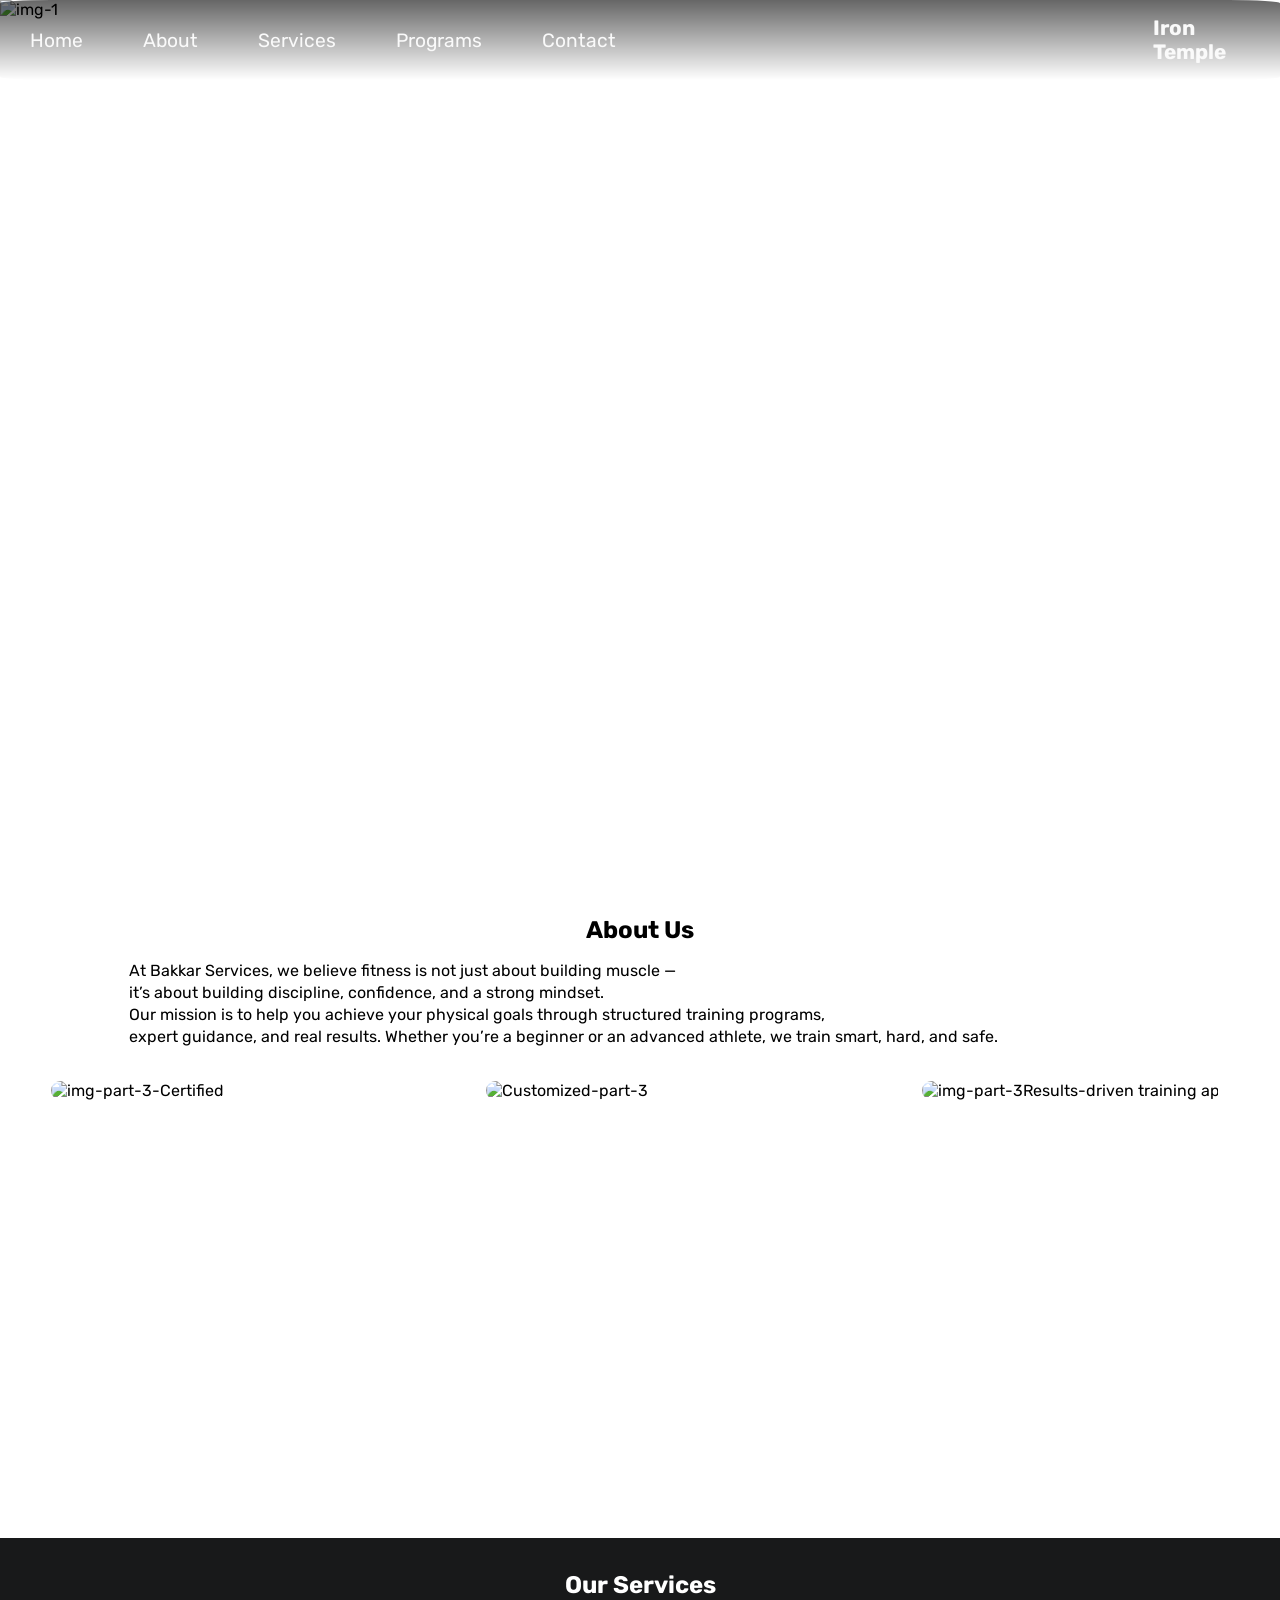
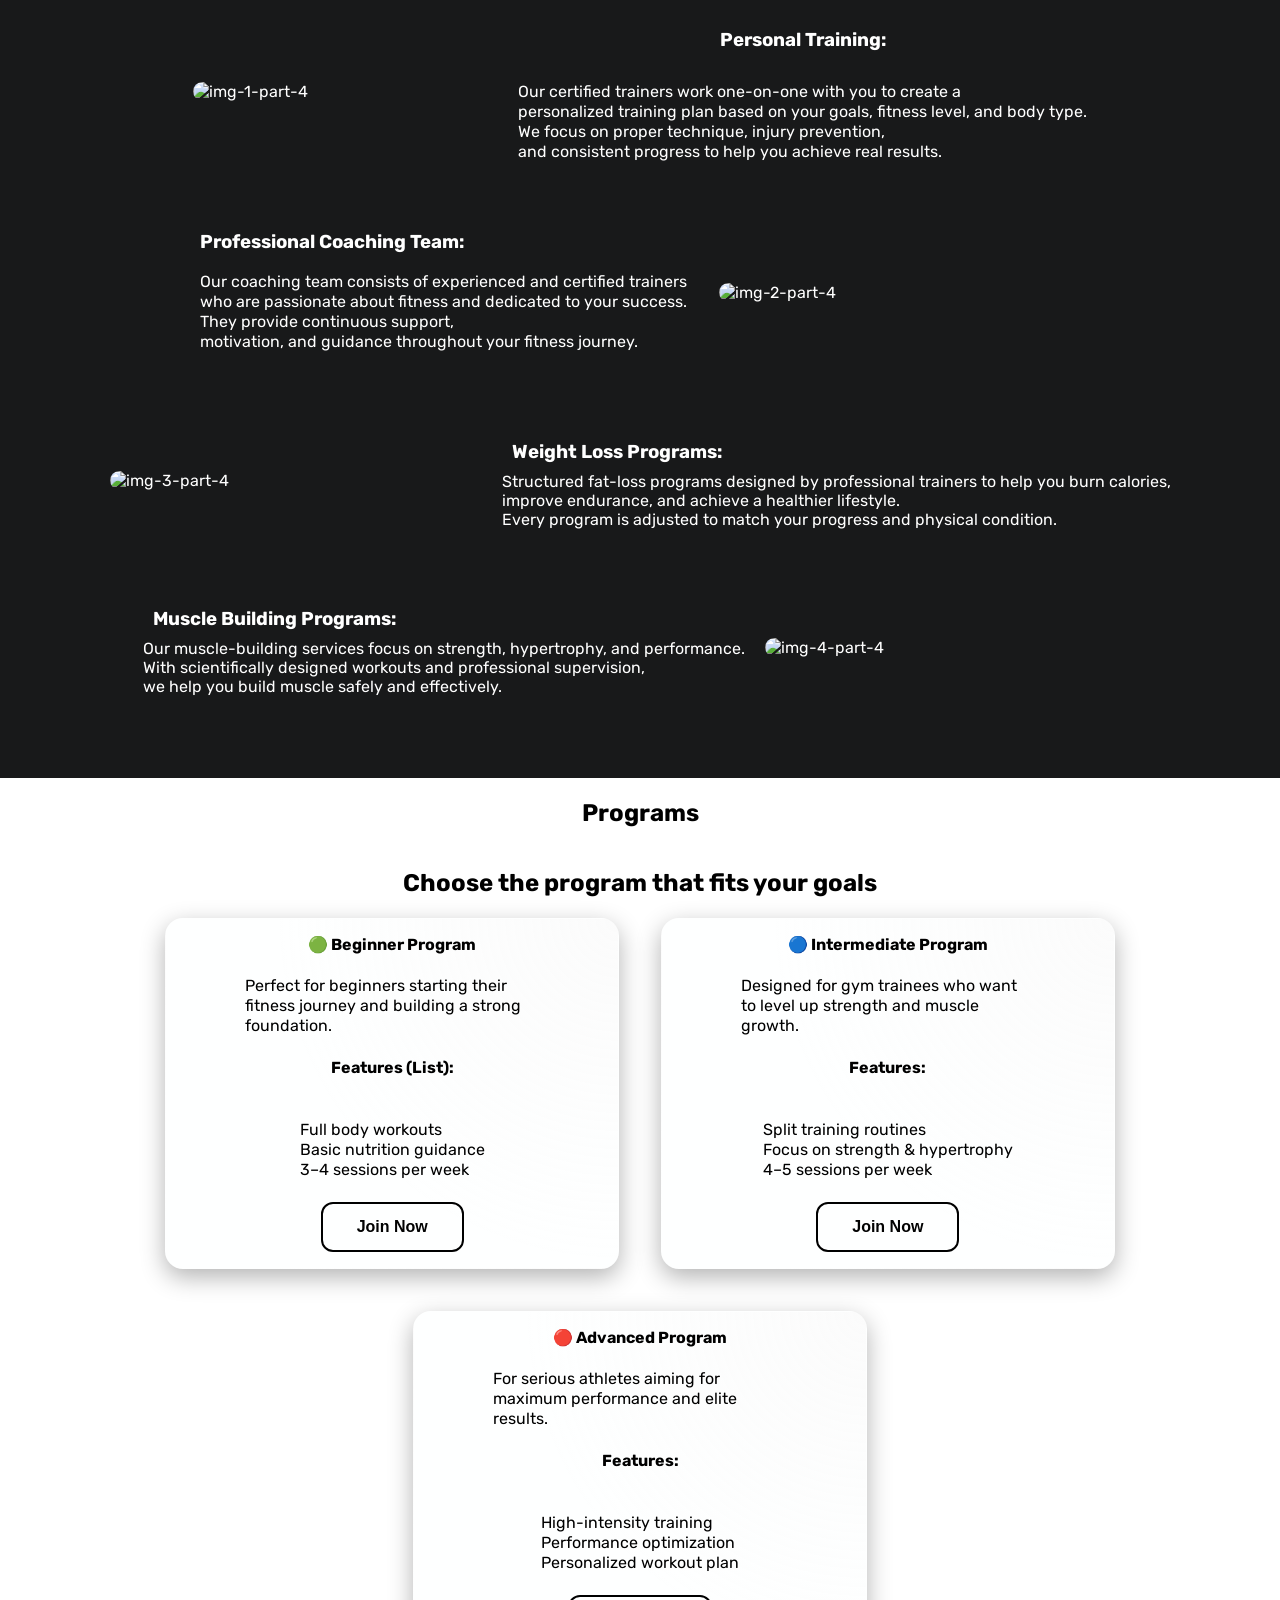
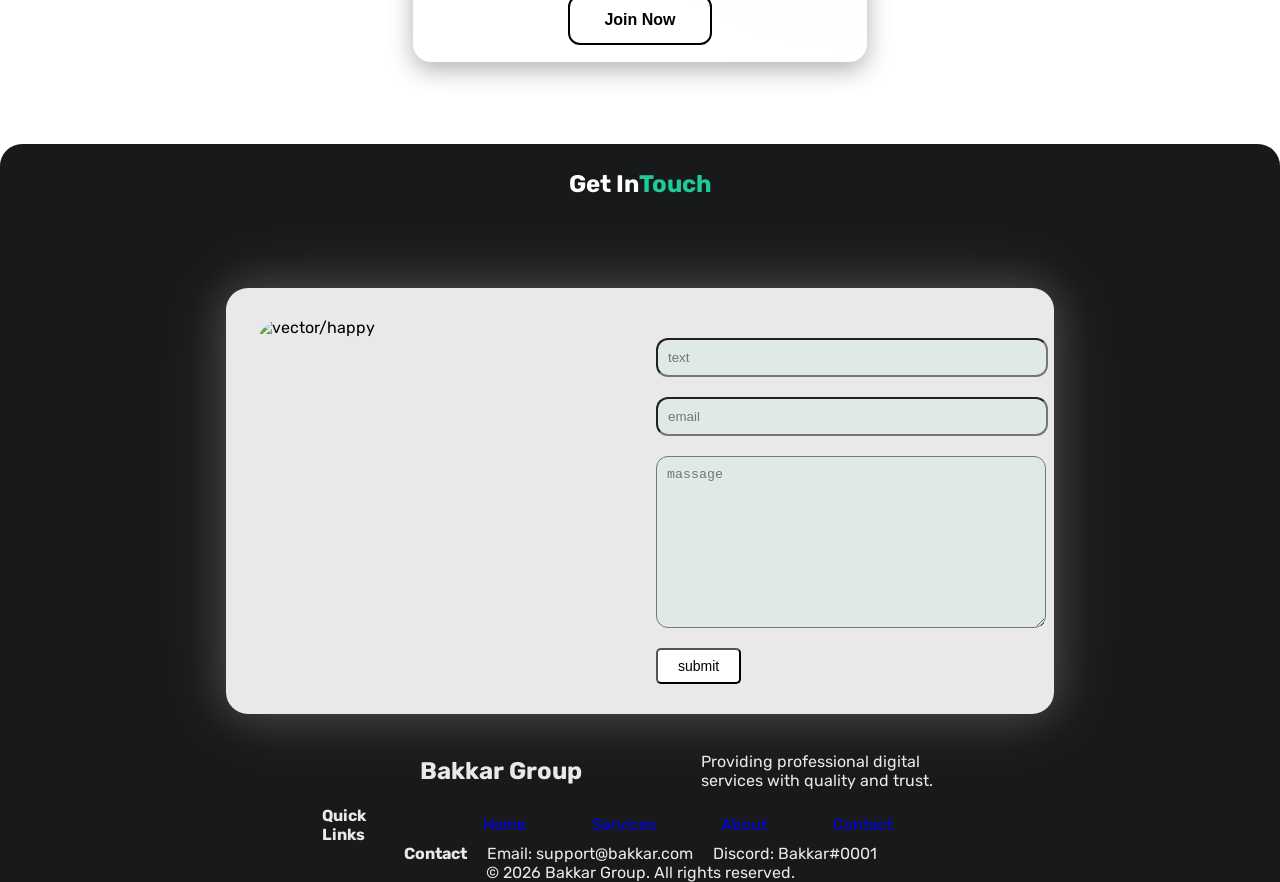
==== index.html @ 74980561 "Update and rename gym.html to index.html" ====
<!DOCTYPE html>
<html lang="en">

<head>
    <meta charset="UTF-8">
    <meta name="viewport" content="width=device-width, initial-scale=1.0">
    <link rel="stylesheet" href="gym.css">
    <!--fonts.google-->
    <link rel="stylesheet" href="https://fonts.googleapis.com/css2?family=Material+Symbols+Outlined" />
    <!--fonts.google-->
    <title>yasso</title>
</head>

<body>
    <!--part_1_first-->
    <ul class="sidebar">
        <li onclick=hidesidebar()><a href="#"><span class="material-symbols-outlined">
                    close
                </span></a></li>
        <li><a href="#Home">Home</a></li>
        <li><a href="#About">About</a></li>
        <li><a href="#Serices">Services</a></li>
        <li><a href="#Programs">Programs</a></li>


        <li><a href="#Contact">Contact</a></li>
    </ul>

    <nav class="sidebar-2">


        <ul>

            <li><a href="#Home">Home</a></li>
            <li><a href="#About">About</a></li>
            <li><a href="#Serices">Services</a></li>
            <li><a href="#Programs">Programs</a></li>


            <li><a href="#Contact">Contact</a></li>
            <li onclick=showsidebar() class="menu"><a href="#"><span class="material-symbols-outlined">
                        menu
                    </span>
                </a></li>
        </ul>
        <h1 class="yasser_sham"><a href="yasser.html">Iron Temple</a></h1>
    </nav>
    <!--part_1_end-->

    <main>
        <!--part_2_firest-->
        <section class="part-2-img-1" id="Home">

            <img src="https://images.pexels.com/photos/4944435/pexels-photo-4944435.jpeg" alt="img-1" class="img1">

            <div>
                <h2>Train insane or <br> remain the same</h2>
            </div>
        </section>
        <!--part_2_end-->

        <!--part_3_firest-->
        <section class="part-3">
            <h2 class="header-3" id="About">About Us</h2>
            <p>At Bakkar Services, we believe fitness is not just about building muscle —<br> it’s about building
                discipline,
                confidence, and a strong mindset. <br>

                Our mission is to help you achieve your physical goals through structured training programs,<br> expert
                guidance, and real results.
                Whether you’re a beginner or an advanced athlete, we train smart, hard, and safe.</p>
            <div class="about-3">
                <div class="itame"><img src="https://images.pexels.com/photos/13951240/pexels-photo-13951240.jpeg"
                        alt="img-part-3-Certified"></div>
                <div class="itame"><img src="https://images.pexels.com/photos/4944958/pexels-photo-4944958.jpeg"
                        alt="Customized-part-3"></div>
                <div class="itame"><img src="https://images.pexels.com/photos/5327523/pexels-photo-5327523.jpeg"
                        alt="img-part-3Results-driven training approach"></div>
            </div>
        </section>
        <!--part_3_end-->

        <!--part_4_firest-->
        <section id="Serices" class="part-4">
            <h2>Our Services</h2>
            <div class="kid-1">
                <img src="https://images.unsplash.com/photo-1704223523303-a5ed14561b1f?w=600&auto=format&fit=crop&q=60&ixlib=rb-4.1.0&ixid=M3wxMjA3fDB8MHxzZWFyY2h8OHx8cGVyc29uYWwlMjB0cmFpbmVyfGVufDB8fDB8fHww"
                    alt="img-1-part-4">
                <div>
                    <h3>Personal Training:</h3>
                    <p>Our certified trainers work one-on-one with you to create a <br> personalized training plan based
                        on
                        your
                        goals, fitness level, and body type. <br>
                        We focus on proper technique, injury prevention, <br> and consistent progress to help you
                        achieve
                        real
                        results.</p>
                </div>
            </div>
            <div class="kid-2">
                <div>
                    <h3>Professional Coaching Team:</h3>
                    <p>Our coaching team consists of experienced and certified trainers <br> who are passionate about
                        fitness and
                        dedicated to your success. <br>
                        They provide continuous support,<br> motivation, and guidance throughout your fitness journey.
                    </p>
                </div>
                <img src="https://images.unsplash.com/photo-1734668480921-2a34650b043e?w=600&auto=format&fit=crop&q=60&ixlib=rb-4.1.0&ixid=M3wxMjA3fDB8MHxzZWFyY2h8NTJ8fCVGMCU5RiU5MSVBNSUyMFByb2Zlc3Npb25hbCUyMENvYWNoaW5nJTIwVGVhbSUyMGd5bXxlbnwwfHwwfHx8MA%3D%3D"
                    alt="img-2-part-4">
            </div>
            <div class="kid-3">
                <img src="https://plus.unsplash.com/premium_photo-1664474672408-d714c4a7f6ab?w=600&auto=format&fit=crop&q=60&ixlib=rb-4.1.0&ixid=M3wxMjA3fDB8MHxzZWFyY2h8Mjd8fFdlaWdodCUyMExvc3MlMjBQcm9ncmFtcyUyMGd5bXxlbnwwfHwwfHx8MA%3D%3D"
                    alt="img-3-part-4">
                <div>
                    <h3>Weight Loss Programs:</h3>
                    <p>Structured fat-loss programs designed by professional trainers to help you burn calories,<br>
                        improve
                        endurance, and achieve a healthier lifestyle. <br>
                        Every program is adjusted to match your progress and physical condition.</p>
                </div>

            </div>
            <div class="kid-4">
                <div>
                    <h3>Muscle Building Programs:</h3>
                    <p>Our muscle-building services focus on strength, hypertrophy, and performance. <br>
                        With scientifically designed workouts and professional supervision, <br> we help you build
                        muscle
                        safely and effectively.</p>
                </div>

                <img src="https://images.unsplash.com/photo-1734668486909-4637ecd66408?w=600&auto=format&fit=crop&q=60&ixlib=rb-4.1.0&ixid=M3wxMjA3fDB8MHxzZWFyY2h8M3x8TXVzY2xlJTIwQnVpbGRpbmclMjBQcm9ncmFtc3xlbnwwfHwwfHx8MA%3D%3D"
                    alt="img-4-part-4">
            </div>
        </section>
        <!--part_4_end-->

        <div class="sss"></div>

        <!--part_5_firest-->
        <section class="part-5" id="Programs">
            <h2>Programs</h2>
            <h2>Choose the program that fits your goals</h2>
            <div class="kid-1">
                <div class="itame">
                    <div><b>🟢 Beginner Program</b>
                        <p>Perfect for beginners starting their fitness journey and building a strong foundation.
                            <br><b>Features (List):</b><br>

                            Full body workouts <br>

                            Basic nutrition guidance <br>

                            3–4 sessions per week
                        </p>
                        <button>Join Now</button>
                    </div>
                </div>
                <div class="itame">
                    <div><b>🔵 Intermediate Program</b>
                        <p>Designed for gym trainees who want to level up strength and muscle growth. <br>

                            <b>Features: </b> <br>

                            Split training routines <br>

                            Focus on strength & hypertrophy <br>

                            4–5 sessions per week
                        </p>
                        <button>Join Now</button>
                    </div>
                </div>
                <div class="itame">
                    <div><b>🔴 Advanced Program</b>
                        <p>For serious athletes aiming for maximum performance and elite results. <br><b>Features:
                            </b><br>

                            High-intensity training <br>

                            Performance optimization <br>

                            Personalized workout plan</p>
                        <button>Join Now</button>
                    </div>
                </div>
            </div>
        </section>
        <!--part_5_end-->

        <!--part-6-firest-->
        <!--part_6_end-->

        <!--part_7_firest-->
        <section id="Contact" class="Contact">
            <h2 class="part-7"><i class="fa-solid fa-headset"></i>Get In <span style="color: #20C997;">Touch </span>
            </h2>

            <div class="row">
                <img src="https://cdn-icons-png.flaticon.com/512/1886/1886873.png" alt="vector/happy">
                <form action="https://formsubmit.co/YasserSham09@gmail.com?test=1" method="POST">
                    <input type="text" class="text" name="text" id="text" placeholder="text" required>
                    <input type="email" class="email" name="email" id="email" placeholder="email" required>
                    <textarea name="massage" id="massage" cols="30" rows="10" placeholder="massage"></textarea>
                    <button type="submit" class="bnt-primary">submit</button>
                </form>
            </div>
        </section>
        <!--part_7_end-->
    </main>

    <footer class="footer">
        <div class="footer-container">

            <div class="footer-box">
                <h2>Bakkar Group</h2>
                <p>Providing professional digital services with quality and trust.</p>
            </div>

            <div class="footer-box">
                <h4>Quick Links</h4>
                <ul>
                    <li><a href="#Home">Home</a></li>
                    <li><a href="#Serices">Services</a></li>
                    <li><a href="#About">About</a></li>
                    <li><a href="#Contact">Contact</a></li>
                </ul>
            </div>

            <div class="footer-box">
                <h4>Contact</h4>
                <p>Email: support@bakkar.com</p>
                <p>Discord: Bakkar#0001</p>
            </div>

        </div>

        <div class="footer-bottom">
            <p>© 2026 Bakkar Group. All rights reserved.</p>
        </div>
    </footer>

    <!--firest-script-->
    <script src="https://unpkg.com/scrollreveal"></script>
    <script>
        function showsidebar() { document.querySelector('.sidebar').style.right = '0'; }
        function hidesidebar() { document.querySelector('.sidebar').style.right = '-100%'; }
        const boxes = document.querySelectorAll('.hidden'); const observer = new IntersectionObserver
            (entries => {
                entries.forEach(entry => {
                    if (entry.isIntersecting) { entry.target.classList.add('show'); }
                });
            }); boxes.forEach(box => observer.observe(box));
        const sr = ScrollReveal({
            distance: '60px',
            duration: 900,
            easing: 'ease-in-out',
            reset: false
        });


        sr.reveal('.part-2-img-1 h2', {
            origin: 'bottom'
        });


        sr.reveal('.header-3', {
            origin: 'top'
        });

        sr.reveal('.part-3 p', {
            delay: 200
        });

        sr.reveal('.about-3 .itame', {
            interval: 200,
            origin: 'bottom'
        });


        sr.reveal('.part-4 h2', {
            origin: 'top'
        });

        sr.reveal('.kid-1 img, .kid-2 img, .kid-3 img, .kid-4 img', {
            origin: 'left'
        });

        sr.reveal('.kid-1 div, .kid-2 div, .kid-3 div, .kid-4 div', {
            origin: 'right'
        });


        sr.reveal('.part-5 h2', {
            origin: 'top'
        });

        sr.reveal('.part-5 .itame', {
            interval: 200,
            origin: 'bottom'
        });


        sr.reveal('.Contact h2', {
            origin: 'top'
        });

        sr.reveal('.Contact img', {
            origin: 'left'
        });

        sr.reveal('.Contact form', {
            origin: 'right'
        });


        sr.reveal('.footer-box', {
            interval: 200,
            origin: 'bottom'
        });
    </script>
    <!--end-script-->
</body>

</html>
---- gym.css ----
@import url('https://fonts.googleapis.com/css2?family=Rubik:ital,wght@0,300..900;1,300..900&display=swap');

* {
  margin: 0;
  padding: 0;
}

body {
  min-height: 100vh;
  font-family: "Rubik", sans-serif;
  overflow-x: hidden;
  background-color: #ffffff;
  color: rgb(0, 0, 0);
  margin: 0;
}

:root {
  --main-color: #d41c08;
  --dark: #0e0e1a;
}

/*first-part-1*/
html{
  scroll-behavior: smooth;
}
nav {

  background: linear-gradient(to bottom,
      rgba(0, 0, 0, 0.6),
      rgba(0, 0, 0, 0));
  width: 100%;
  background-color: #ffffff00;

  animation: focus-in-contract 0.7s cubic-bezier(0.250, 0.460, 0.450, 0.940) both;
  border-radius: 4%;
  display: flex;
  align-items: center;
  justify-content: space-between;
  position: absolute;
  z-index: 12;
}

nav:not(.sidebar) {
  overflow: hidden;
}

.yasser_sham {
  font-size: 1.3rem;
}

.menu {
  display: none;
}

@media (max-width: 1046px) {
  .menu {
    display: block;
  }

  .hideonmobile {
    display: none;
  }

  .sidebar-2 ul li:not(:last-child) {
    display: none;
  }

}

.hideonmobile {
  display: block;
}

nav ul {
  list-style: none;
  display: flex;
  align-items: center;
  justify-content: flex-start;
  width: 100%;
  min-width: auto;
  height: auto;
  flex-wrap: wrap;
}

nav li {
  font-size: 1.2rem;
  height: 80px;
}

nav a {
  text-decoration: none;
  color: rgb(250, 250, 250);
  height: 100%;
  padding: 0 30px;
  display: flex;
  align-items: center;
  transition: all 0.7s;
  position: relative;
}

nav a:hover {
  color: #d41c08;
}

ul {
  width: 100%;
}

ul img {
  width: 100px;
  max-width: 20%;
  height: auto;
}

@keyframes focus-in-contract {
  0% {
    letter-spacing: 1em;
    filter: blur(12px);
    opacity: 0;
  }

  100% {
    filter: blur(0px);
    opacity: 1;
  }
}

.sidebar {
  position: fixed;
  top: 0;
  right: -100%;
  height: 100vh;
  width: 250px;
  background-color: white;
  list-style: none;
  display: flex;
  flex-direction: column;
  align-items: flex-start;
  padding: 20px;
  gap: 20px;
  z-index: 999;
  transition: right 0.3s ease;
}

.sidebar li a {
  text-decoration: none;
  color: black;
  font-size: 1.1rem;
}

.sidebar li {
  list-style: none;
  height: 50px;
  font-size: 1.5rem;

}

.sidebar.active {
  right: 0;
  opacity: 1;
}

.sidebar li,
.sidebar a {
  width: 100%;
}

.sidebar li:hover {
  background-color: #b2b2b2e6;
  border-radius: 6%;
}

@media(max-width: 988px) {
  .hideonmobile {
    display: none;
  }
}

@media(max-width: 400px) {
  .hideonmobile {
    width: 100%;
  }
}

/*end-Part-1*/

/*firest-part-2*/
.part-2-img-1 {
  width: 100%;
  height: 100vh;
  object-fit: cover;
  position: relative;
  z-index: 10;
  display: flex;
  align-items: center;
  justify-content: flex-start;

}

.img1 {
  animation: kenburns-right 5s ease-out reverse both;
}

@keyframes kenburns-right {
  0% {
    transform: scale(1) translate(0, 0);
    transform-origin: 84% 50%;
  }

  100% {
    transform: scale(1.25) translateX(20px);
    transform-origin: right;
  }
}

.part-2-img-1 img {
  width: 100%;
  height: 100%;
  object-fit: cover;
  position: relative;
  z-index: 10;
}

.part-2-img-1 div {
  position: absolute;
  height: 50%;
  top: 50%;
  left: 8%;
  transform: translateY(-50%);
  color: #ffffff;
  font-size: 3.5rem;
  display: flex;
  align-items: center;
  justify-content: center;
  flex-direction: column;
  z-index: 15;
}

.box-shadow-white {
  box-shadow:
    0 0 20px rgba(255, 255, 255, 0.15);
}


/*end-part-2*/



/*firest-part-3*/
.part-3 .header-3 {
  display: flex;
  align-items: center;
  justify-content: center;
  height: 60px;
  width: 100%;

}

.part-3 p {
  line-height: 22px;
  display: flex;
  align-items: center;
  justify-content: center;
  margin-right: 12%;
}

.part-3 .about-3 {
  width: 92%;
  height: 50vh;
  padding: 20px;
  display: flex;
  overflow-x: auto;
  overflow-y: hidden;
  gap: 20px;
}

.itame {
  width: 30%;
  height: 40vh;
  border: 1px solid #cccccc00;
  padding: 12px 30px;
  border-radius: 22px;
  flex-shrink: 0;
}

.itame img {
  width: 100%;
  height: 100%;
  border-radius: 22px;
  object-fit: cover;
  filter: contrast(1.05);
  flex-wrap: wrap;
  max-width: 100%;

}

/*end-part-3*/
/*firest-part-4*/
.part-4 {
  padding: 12px 20px;
  background-color: #18191a;
  color: #ffffff;
}

h2 {
  display: flex;
  align-items: center;
  justify-content: center;
  height: 70px;
  width: 100%;

}

.kid-1 {
  display: flex;
  justify-content: center;
  align-items: center;
  gap: 15px;
  width: 100%;
  height: auto;
  margin-bottom: 60px;
  flex-wrap: wrap;
}

.kid-1 img {
  width: 25%;
  height: auto;
  border-radius: 15px;

}

.kid-1 p,
h3 {
  line-height: 20px;
  gap: 20px;

}

.kid-1 :not(img) {
  display: flex;
  align-items: center;
  justify-content: flex-start;
  flex-direction: column;
  gap: 22px;
}

.kid-2 p,
h3 {
  padding: 10px;
  line-height: 20px;
}

.kid-2 {
  display: flex;
  align-items: center;
  justify-content: center;
  gap: 22px;
  flex-wrap: wrap-reverse;
  padding-bottom: 70px;

}

.kid-2 img {
  border-radius: 22px;
  width: 30%;
  height: auto;
}

.kid-3 {
  display: flex;
  align-items: center;
  justify-content: center;
  gap: 20px;
  flex-wrap: wrap;
  margin-bottom: 70px;
}

.kid-3 img {
  border-radius: 22px;
  width: 30%;
  height: auto;
}

.kid-4 {
  display: flex;
  align-items: center;
  justify-content: center;
  gap: 20px;
  flex-wrap: wrap-reverse;
}

.kid-4 img {
  width: 30%;
  height: auto;
  border-radius: 22px;
}

/*end-part-4*/
.sss {
  background-color: #18191a;
  height: 70px;
}

/*firest-part-5*/
.part-5 .kid-1 {
  width: 100%;
  height: auto;
  display: flex;
  align-items: center;
  padding-bottom: 22px;
  gap: 2.6rem;
}

.part-5 .kid-1 .itame {
  display: flex;
  align-items: center;
  justify-content: space-evenly;
  flex-direction: column;
  background:
    radial-gradient(circle at top right, rgba(237, 231, 231, 0.15), transparent 60%),
    #feffff;

  backdrop-filter: blur(12px);
  -webkit-backdrop-filter: blur(12px);
  border-radius: 18px;
  padding: 24px;
  box-shadow: 0 8px 25px rgba(0, 0, 0, 0.3);
  color: #000000;
  flex: 1;
  max-width: 420px;
  height: auto;
  padding: 12px 6px;
  transition: all 1s ease;
  padding: 1rem;
  flex-wrap: nowrap;
}

.part-5 .kid-1 .itame p {
  width: 70%;
}

.part-5 .kid-1 .itame:hover {
  transform: translateY(-10px) scale(1.05);
  box-shadow: 0 10px 30px rgba(0, 0, 0, 0.3);
}

.part-5 .kid-1 .itame button {
  padding: 14px 34px;
  font-size: 16px;
  font-weight: 600;
  color: #020202;
  background: transparent;
  border: 2px solid #000000;
  border-radius: 12px;
  cursor: pointer;
  transition: 0.3s;
}

.part-5 .kid-1 .itame button:hover {
  background: #000000;
  color: #fff;
  border: 2px solid #000000;
}

@media(min-width: 784px) {
  .part-5 .kid-1 .itame {
    width: 50%;
  }
}

@media(min-width: 320px) {
  .part-5 .kid-1 {
    display: flex;
  }

  .part-5 .kid-1 .itame {
    width: 100%;
    flex: auto;
  }
}

/*end-part-5*/
/*firest-part-6*/

/*end-part-6*/
/*firest-part-7*/
.Contact {
  background-color: #18191a;
  width: 100%;
  height: auto;
  padding-bottom: 22px;
  border-top-left-radius: 22px;
  border-top-right-radius: 22px;
  display: flex;
  align-items: center;
  justify-content: flex-start;
  flex-direction: column;
  margin-top: 3%;
  flex-wrap: wrap;

}

.part-7 {
  display: flex;
  align-items: center;
  justify-content: center;
  height: 80px;
  width: 100%;
  font-size: 1.5rem;
  color: #feffff;
}

.row img {
  width: 100%;
  height: auto;
  object-fit: cover;
  border-radius: 30px;
  object-fit: cover;


}

.row {
  margin-top: 4rem;
  display: grid;
  background-color: #eae9e9;
  grid-template-columns: repeat(2, 1fr);
  border-radius: 22px;
  width: 60%;
  height: auto;
  flex-wrap: wrap;
  padding: 30PX 30PX;
  box-shadow:
    0 0 40px rgba(255, 255, 255, 0.18),
    0 0 80px rgba(255, 255, 255, 0.12);
  column-gap: 2rem;
}

.row input,
.row textarea {
  display: block;
  width: 100%;
  outline: none;
  margin: 20px 0;
  background-color: #00f4ab0c;
  padding: 10px;
  border-radius: 12px;
}

.bnt-primary {
  background-color: #ffffff;
  color: #000000;
  padding: 8px 20px;
  font-size: 14px;
  border-radius: 5px;
  transition: all 0.4s ease;
  cursor: pointer;
}

.bnt-primary:hover {
  background-color: #000000;
  color: #fff;
}

@media (max-width: 768px) {
  .row {
    grid-template-columns: 1fr;
    width: 90%;
  }
}

/*end-part-7*/

/*footer-firest*/

.footer {
  display: flex;
  align-items: center;
  justify-content: center;
  flex-direction: column;
  width: 100%;
  height: auto;
  background-color: #18191a;
  color: #eae9e9;
}

.footer-box {
  display: flex;
  align-items: center;
  justify-content: center;
  gap: 20px;
}

.footer-box ul {
  display: flex;
  align-items: center;
  justify-content: space-evenly;
  color: #efefef;
}

.footer-box li {
  list-style: none;

}

.footer-box a {
  text-decoration: none;

}

/*foter-end*/
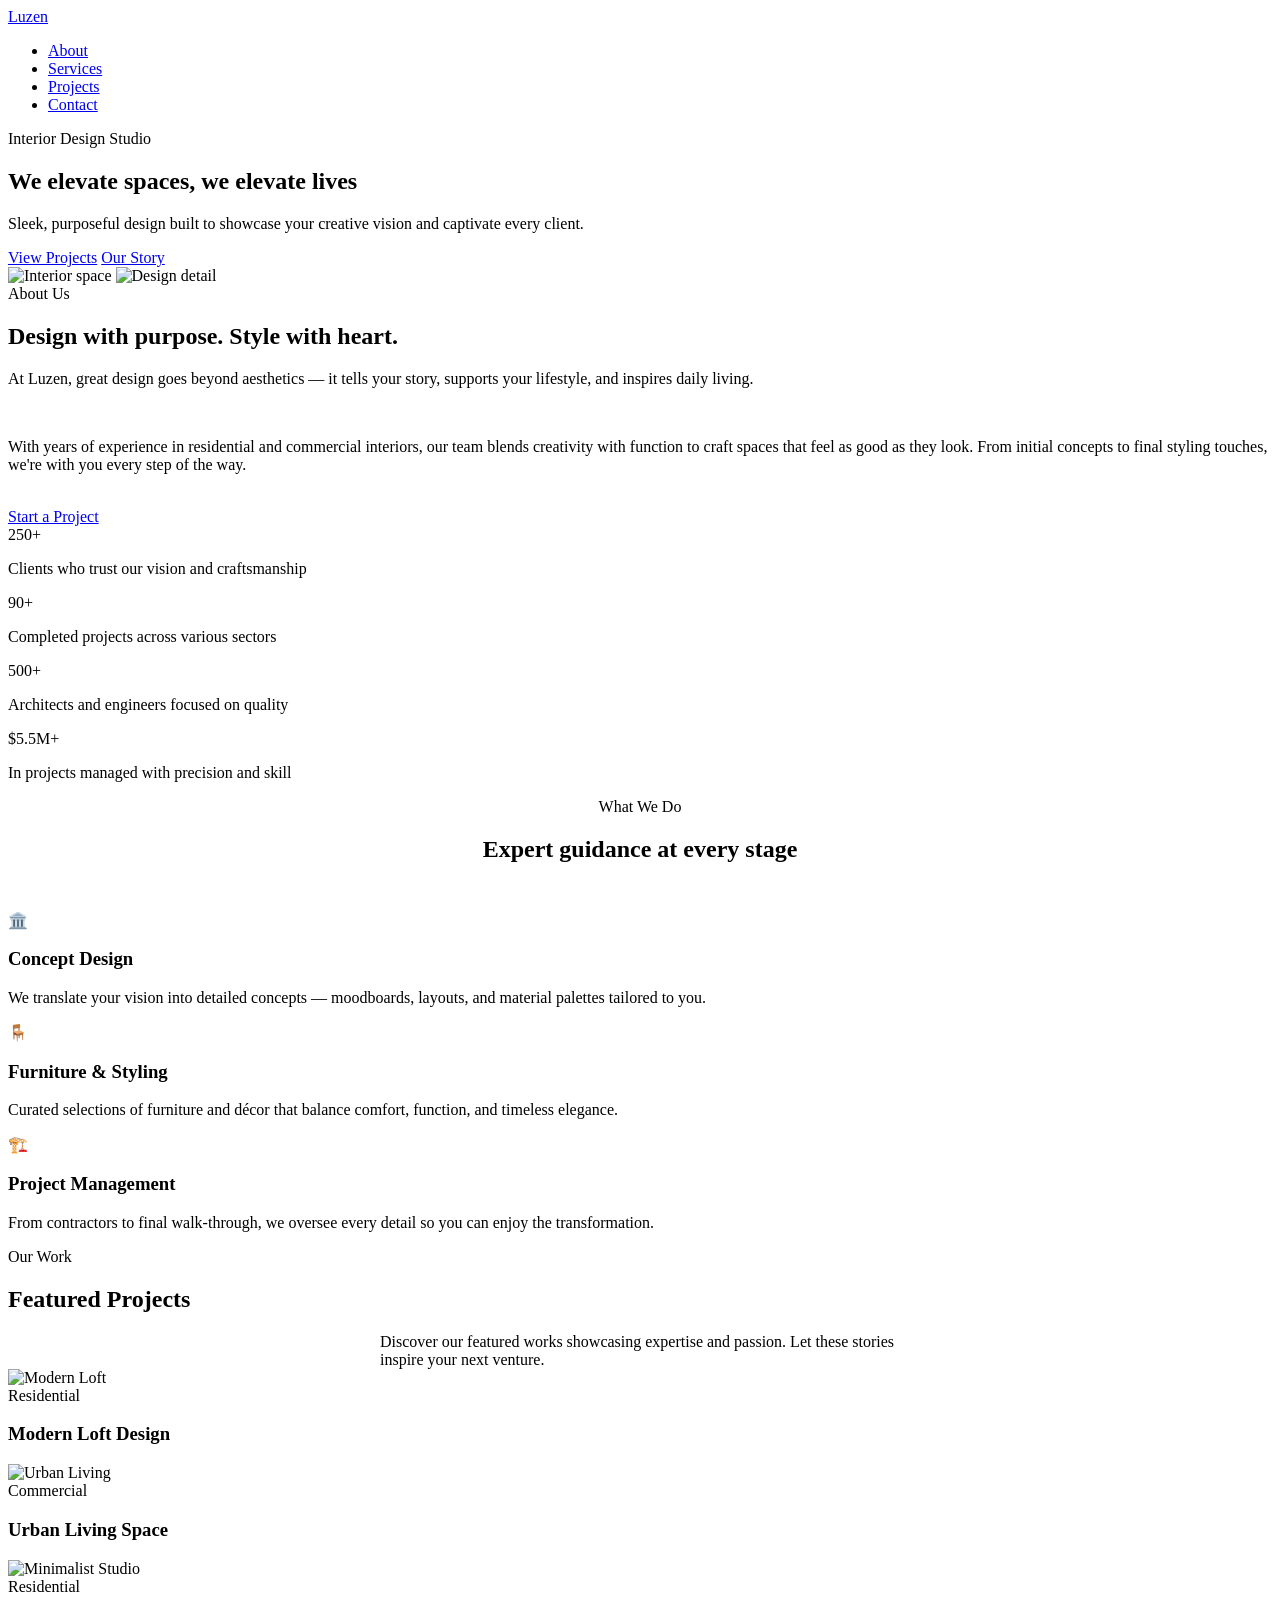
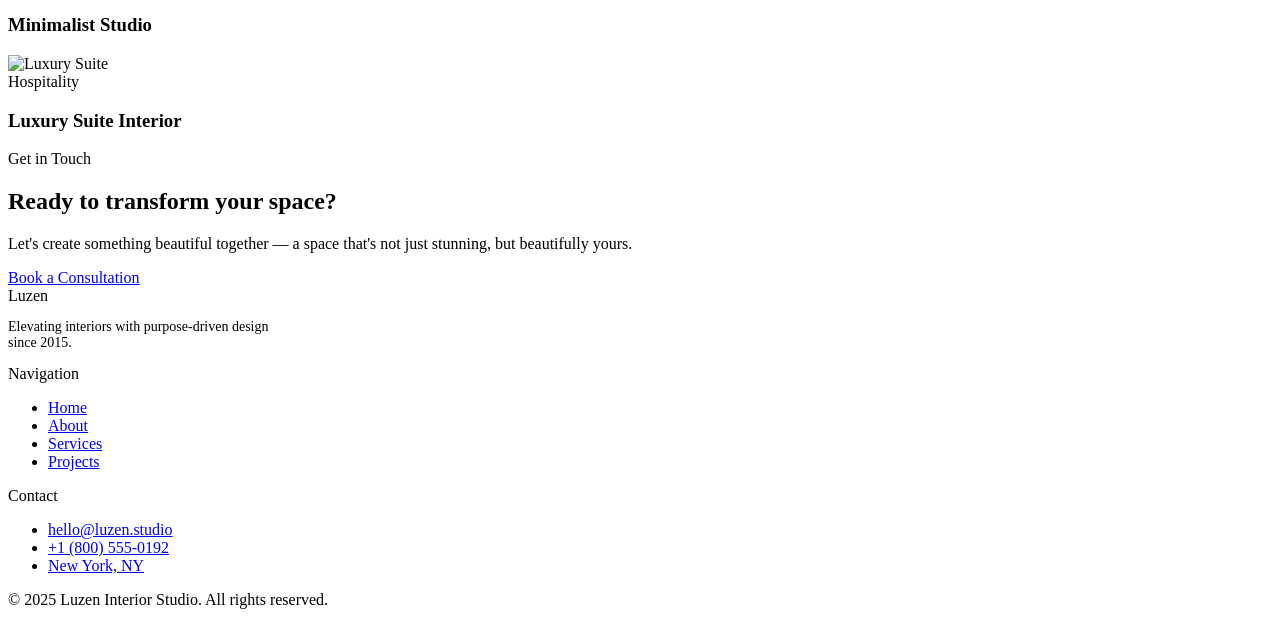
==== commit 1ce9c396: "Update index.html" ====
--- a/index.html
+++ b/index.html
@@ -1,327 +1,228 @@
 <!DOCTYPE html>
 <html lang="en">
-
 <head>
     <meta charset="UTF-8">
     <meta name="viewport" content="width=device-width, initial-scale=1.0">
-    <link rel="stylesheet" href="gym.css">
-    <!--fonts.google-->
-    <link rel="stylesheet" href="https://fonts.googleapis.com/css2?family=Material+Symbols+Outlined" />
-    <!--fonts.google-->
-    <title>yasso</title>
+    <link rel="stylesheet" href="stely.css">
+    <title>Document</title>
 </head>
-
 <body>
-    <!--part_1_first-->
-    <ul class="sidebar">
-        <li onclick=hidesidebar()><a href="#"><span class="material-symbols-outlined">
-                    close
-                </span></a></li>
-        <li><a href="#Home">Home</a></li>
-        <li><a href="#About">About</a></li>
-        <li><a href="#Serices">Services</a></li>
-        <li><a href="#Programs">Programs</a></li>
-
-
-        <li><a href="#Contact">Contact</a></li>
+    <!DOCTYPE html>
+<html lang="en">
+<head>
+<meta charset="UTF-8">
+<meta name="viewport" content="width=device-width, initial-scale=1.0">
+<title>Luzen — Interior Design</title>
+<link rel="preconnect" href="https://fonts.googleapis.com">
+<link href="https://fonts.googleapis.com/css2?family=Playfair+Display:wght@400;600&family=DM+Sans:wght@300;400;500&display=swap" rel="stylesheet">
+</head>
+<body>
+
+<!-- ── NAV ── -->
+<nav>
+  <div class="container flex-between">
+    <a href="#home" class="logo">Luzen</a>
+    <ul>
+      <li><a href="#about">About</a></li>
+      <li><a href="#skills">Services</a></li>
+      <li><a href="#Projects">Projects</a></li>
+      <li><a href="#help">Contact</a></li>
     </ul>
-
-    <nav class="sidebar-2">
-
-
+  </div>
+</nav>
+
+<!-- ── HERO ── -->
+<section id="home">
+  <div class="hero-bg"></div>
+  <div class="container">
+    <div class="hero-content fade-up">
+      <span class="tag">Interior Design Studio</span>
+      <h1>We elevate spaces, we elevate lives</h1>
+      <p>Sleek, purposeful design built to showcase your creative vision and captivate every client.</p>
+      <div class="hero-actions">
+        <a href="#Projects" class="btn btn-primary">View Projects</a>
+        <a href="#about"    class="btn btn-outline">Our Story</a>
+      </div>
+    </div>
+  </div>
+</section>
+
+<!-- ── ABOUT ── -->
+<section id="about" class="section">
+  <div class="container">
+    <div class="grid-2">
+      <div class="about-img-stack fade-up">
+        <img src="https://images.pexels.com/photos/6962865/pexels-photo-6962865.jpeg" alt="Interior space">
+        <img src="https://images.pexels.com/photos/6264414/pexels-photo-6264414.jpeg" alt="Design detail">
+      </div>
+      <div class="fade-up">
+        <span class="tag">About Us</span>
+        <h2>Design with purpose. Style with heart.</h2>
+        <div class="divider"></div>
+        <p>At Luzen, great design goes beyond aesthetics — it tells your story, supports your lifestyle, and inspires daily living.</p>
+        <br>
+        <p>With years of experience in residential and commercial interiors, our team blends creativity with function to craft spaces that feel as good as they look. From initial concepts to final styling touches, we're with you every step of the way.</p>
+        <br>
+        <a href="#help" class="btn btn-primary" style="margin-top:.5rem">Start a Project</a>
+      </div>
+    </div>
+  </div>
+</section>
+
+<!-- ── STATS ── -->
+<section id="stats" class="section">
+  <div class="container">
+    <div class="grid-4">
+      <div class="stat-card fade-up">
+        <div class="num">250+</div>
+        <p>Clients who trust our vision and craftsmanship</p>
+      </div>
+      <div class="stat-card fade-up">
+        <div class="num">90+</div>
+        <p>Completed projects across various sectors</p>
+      </div>
+      <div class="stat-card fade-up">
+        <div class="num">500+</div>
+        <p>Architects and engineers focused on quality</p>
+      </div>
+      <div class="stat-card fade-up">
+        <div class="num">$5.5M+</div>
+        <p>In projects managed with precision and skill</p>
+      </div>
+    </div>
+  </div>
+</section>
+
+<!-- ── SERVICES ── -->
+<section id="skills" class="section">
+  <div class="container">
+    <div style="text-align:center; margin-bottom:3rem" class="fade-up">
+      <span class="tag">What We Do</span>
+      <h2>Expert guidance at every stage</h2>
+    </div>
+    <div class="grid-3">
+      <div class="service-card fade-up">
+        <div class="service-icon">🏛️</div>
+        <h3>Concept Design</h3>
+        <p>We translate your vision into detailed concepts — moodboards, layouts, and material palettes tailored to you.</p>
+      </div>
+      <div class="service-card fade-up">
+        <div class="service-icon">🪑</div>
+        <h3>Furniture & Styling</h3>
+        <p>Curated selections of furniture and décor that balance comfort, function, and timeless elegance.</p>
+      </div>
+      <div class="service-card fade-up">
+        <div class="service-icon">🏗️</div>
+        <h3>Project Management</h3>
+        <p>From contractors to final walk-through, we oversee every detail so you can enjoy the transformation.</p>
+      </div>
+    </div>
+  </div>
+</section>
+
+<!-- ── PROJECTS ── -->
+<section id="Projects" class="section">
+  <div class="container">
+    <div class="section-head fade-up">
+      <span class="tag">Our Work</span>
+      <h2>Featured Projects</h2>
+      <p style="max-width:520px; margin:.75rem auto 0">Discover our featured works showcasing expertise and passion. Let these stories inspire your next venture.</p>
+    </div>
+    <div class="project-grid">
+      <div class="project-card fade-up">
+        <img src="https://images.pexels.com/photos/4906249/pexels-photo-4906249.jpeg" alt="Modern Loft">
+        <div class="project-overlay">
+          <span>Residential</span>
+          <h3>Modern Loft Design</h3>
+        </div>
+      </div>
+      <div class="project-card fade-up">
+        <img src="https://images.pexels.com/photos/33827311/pexels-photo-33827311.jpeg" alt="Urban Living">
+        <div class="project-overlay">
+          <span>Commercial</span>
+          <h3>Urban Living Space</h3>
+        </div>
+      </div>
+      <div class="project-card fade-up">
+        <img src="https://images.pexels.com/photos/6489110/pexels-photo-6489110.jpeg" alt="Minimalist Studio">
+        <div class="project-overlay">
+          <span>Residential</span>
+          <h3>Minimalist Studio</h3>
+        </div>
+      </div>
+      <div class="project-card fade-up">
+        <img src="https://images.pexels.com/photos/7031733/pexels-photo-7031733.jpeg" alt="Luxury Suite">
+        <div class="project-overlay">
+          <span>Hospitality</span>
+          <h3>Luxury Suite Interior</h3>
+        </div>
+      </div>
+    </div>
+  </div>
+</section>
+
+<!-- ── CTA ── -->
+<section id="help" class="section">
+  <div class="container">
+    <span class="tag">Get in Touch</span>
+    <h2 class="fade-up">Ready to transform your space?</h2>
+    <div class="divider" style="margin:1rem auto"></div>
+    <p class="fade-up">Let's create something beautiful together — a space that's not just stunning, but beautifully yours.</p>
+    <a href="mailto:hello@luzen.studio" class="btn btn-primary fade-up" style="margin-top:1.5rem">Book a Consultation</a>
+  </div>
+</section>
+
+<!-- ── FOOTER ── -->
+<footer>
+  <div class="container">
+    <div class="footer-grid">
+      <div class="logo-wrap">
+        <div class="logo">Luzen</div>
+        <p style="max-width:280px; font-size:.875rem">Elevating interiors with purpose-driven design since 2015.</p>
+      </div>
+      <div>
+        <div class="col-title">Navigation</div>
         <ul>
-
-            <li><a href="#Home">Home</a></li>
-            <li><a href="#About">About</a></li>
-            <li><a href="#Serices">Services</a></li>
-            <li><a href="#Programs">Programs</a></li>
-
-
-            <li><a href="#Contact">Contact</a></li>
-            <li onclick=showsidebar() class="menu"><a href="#"><span class="material-symbols-outlined">
-                        menu
-                    </span>
-                </a></li>
+          <li><a href="#home">Home</a></li>
+          <li><a href="#about">About</a></li>
+          <li><a href="#skills">Services</a></li>
+          <li><a href="#Projects">Projects</a></li>
         </ul>
-        <h1 class="yasser_sham"><a href="yasser.html">Iron Temple</a></h1>
-    </nav>
-    <!--part_1_end-->
-
-    <main>
-        <!--part_2_firest-->
-        <section class="part-2-img-1" id="Home">
-
-            <img src="https://images.pexels.com/photos/4944435/pexels-photo-4944435.jpeg" alt="img-1" class="img1">
-
-            <div>
-                <h2>Train insane or <br> remain the same</h2>
-            </div>
-        </section>
-        <!--part_2_end-->
-
-        <!--part_3_firest-->
-        <section class="part-3">
-            <h2 class="header-3" id="About">About Us</h2>
-            <p>At Bakkar Services, we believe fitness is not just about building muscle —<br> it’s about building
-                discipline,
-                confidence, and a strong mindset. <br>
-
-                Our mission is to help you achieve your physical goals through structured training programs,<br> expert
-                guidance, and real results.
-                Whether you’re a beginner or an advanced athlete, we train smart, hard, and safe.</p>
-            <div class="about-3">
-                <div class="itame"><img src="https://images.pexels.com/photos/13951240/pexels-photo-13951240.jpeg"
-                        alt="img-part-3-Certified"></div>
-                <div class="itame"><img src="https://images.pexels.com/photos/4944958/pexels-photo-4944958.jpeg"
-                        alt="Customized-part-3"></div>
-                <div class="itame"><img src="https://images.pexels.com/photos/5327523/pexels-photo-5327523.jpeg"
-                        alt="img-part-3Results-driven training approach"></div>
-            </div>
-        </section>
-        <!--part_3_end-->
-
-        <!--part_4_firest-->
-        <section id="Serices" class="part-4">
-            <h2>Our Services</h2>
-            <div class="kid-1">
-                <img src="https://images.unsplash.com/photo-1704223523303-a5ed14561b1f?w=600&auto=format&fit=crop&q=60&ixlib=rb-4.1.0&ixid=M3wxMjA3fDB8MHxzZWFyY2h8OHx8cGVyc29uYWwlMjB0cmFpbmVyfGVufDB8fDB8fHww"
-                    alt="img-1-part-4">
-                <div>
-                    <h3>Personal Training:</h3>
-                    <p>Our certified trainers work one-on-one with you to create a <br> personalized training plan based
-                        on
-                        your
-                        goals, fitness level, and body type. <br>
-                        We focus on proper technique, injury prevention, <br> and consistent progress to help you
-                        achieve
-                        real
-                        results.</p>
-                </div>
-            </div>
-            <div class="kid-2">
-                <div>
-                    <h3>Professional Coaching Team:</h3>
-                    <p>Our coaching team consists of experienced and certified trainers <br> who are passionate about
-                        fitness and
-                        dedicated to your success. <br>
-                        They provide continuous support,<br> motivation, and guidance throughout your fitness journey.
-                    </p>
-                </div>
-                <img src="https://images.unsplash.com/photo-1734668480921-2a34650b043e?w=600&auto=format&fit=crop&q=60&ixlib=rb-4.1.0&ixid=M3wxMjA3fDB8MHxzZWFyY2h8NTJ8fCVGMCU5RiU5MSVBNSUyMFByb2Zlc3Npb25hbCUyMENvYWNoaW5nJTIwVGVhbSUyMGd5bXxlbnwwfHwwfHx8MA%3D%3D"
-                    alt="img-2-part-4">
-            </div>
-            <div class="kid-3">
-                <img src="https://plus.unsplash.com/premium_photo-1664474672408-d714c4a7f6ab?w=600&auto=format&fit=crop&q=60&ixlib=rb-4.1.0&ixid=M3wxMjA3fDB8MHxzZWFyY2h8Mjd8fFdlaWdodCUyMExvc3MlMjBQcm9ncmFtcyUyMGd5bXxlbnwwfHwwfHx8MA%3D%3D"
-                    alt="img-3-part-4">
-                <div>
-                    <h3>Weight Loss Programs:</h3>
-                    <p>Structured fat-loss programs designed by professional trainers to help you burn calories,<br>
-                        improve
-                        endurance, and achieve a healthier lifestyle. <br>
-                        Every program is adjusted to match your progress and physical condition.</p>
-                </div>
-
-            </div>
-            <div class="kid-4">
-                <div>
-                    <h3>Muscle Building Programs:</h3>
-                    <p>Our muscle-building services focus on strength, hypertrophy, and performance. <br>
-                        With scientifically designed workouts and professional supervision, <br> we help you build
-                        muscle
-                        safely and effectively.</p>
-                </div>
-
-                <img src="https://images.unsplash.com/photo-1734668486909-4637ecd66408?w=600&auto=format&fit=crop&q=60&ixlib=rb-4.1.0&ixid=M3wxMjA3fDB8MHxzZWFyY2h8M3x8TXVzY2xlJTIwQnVpbGRpbmclMjBQcm9ncmFtc3xlbnwwfHwwfHx8MA%3D%3D"
-                    alt="img-4-part-4">
-            </div>
-        </section>
-        <!--part_4_end-->
-
-        <div class="sss"></div>
-
-        <!--part_5_firest-->
-        <section class="part-5" id="Programs">
-            <h2>Programs</h2>
-            <h2>Choose the program that fits your goals</h2>
-            <div class="kid-1">
-                <div class="itame">
-                    <div><b>🟢 Beginner Program</b>
-                        <p>Perfect for beginners starting their fitness journey and building a strong foundation.
-                            <br><b>Features (List):</b><br>
-
-                            Full body workouts <br>
-
-                            Basic nutrition guidance <br>
-
-                            3–4 sessions per week
-                        </p>
-                        <button>Join Now</button>
-                    </div>
-                </div>
-                <div class="itame">
-                    <div><b>🔵 Intermediate Program</b>
-                        <p>Designed for gym trainees who want to level up strength and muscle growth. <br>
-
-                            <b>Features: </b> <br>
-
-                            Split training routines <br>
-
-                            Focus on strength & hypertrophy <br>
-
-                            4–5 sessions per week
-                        </p>
-                        <button>Join Now</button>
-                    </div>
-                </div>
-                <div class="itame">
-                    <div><b>🔴 Advanced Program</b>
-                        <p>For serious athletes aiming for maximum performance and elite results. <br><b>Features:
-                            </b><br>
-
-                            High-intensity training <br>
-
-                            Performance optimization <br>
-
-                            Personalized workout plan</p>
-                        <button>Join Now</button>
-                    </div>
-                </div>
-            </div>
-        </section>
-        <!--part_5_end-->
-
-        <!--part-6-firest-->
-        <!--part_6_end-->
-
-        <!--part_7_firest-->
-        <section id="Contact" class="Contact">
-            <h2 class="part-7"><i class="fa-solid fa-headset"></i>Get In <span style="color: #20C997;">Touch </span>
-            </h2>
-
-            <div class="row">
-                <img src="https://cdn-icons-png.flaticon.com/512/1886/1886873.png" alt="vector/happy">
-                <form action="https://formsubmit.co/YasserSham09@gmail.com?test=1" method="POST">
-                    <input type="text" class="text" name="text" id="text" placeholder="text" required>
-                    <input type="email" class="email" name="email" id="email" placeholder="email" required>
-                    <textarea name="massage" id="massage" cols="30" rows="10" placeholder="massage"></textarea>
-                    <button type="submit" class="bnt-primary">submit</button>
-                </form>
-            </div>
-        </section>
-        <!--part_7_end-->
-    </main>
-
-    <footer class="footer">
-        <div class="footer-container">
-
-            <div class="footer-box">
-                <h2>Bakkar Group</h2>
-                <p>Providing professional digital services with quality and trust.</p>
-            </div>
-
-            <div class="footer-box">
-                <h4>Quick Links</h4>
-                <ul>
-                    <li><a href="#Home">Home</a></li>
-                    <li><a href="#Serices">Services</a></li>
-                    <li><a href="#About">About</a></li>
-                    <li><a href="#Contact">Contact</a></li>
-                </ul>
-            </div>
-
-            <div class="footer-box">
-                <h4>Contact</h4>
-                <p>Email: support@bakkar.com</p>
-                <p>Discord: Bakkar#0001</p>
-            </div>
-
-        </div>
-
-        <div class="footer-bottom">
-            <p>© 2026 Bakkar Group. All rights reserved.</p>
-        </div>
-    </footer>
-
-    <!--firest-script-->
-    <script src="https://unpkg.com/scrollreveal"></script>
-    <script>
-        function showsidebar() { document.querySelector('.sidebar').style.right = '0'; }
-        function hidesidebar() { document.querySelector('.sidebar').style.right = '-100%'; }
-        const boxes = document.querySelectorAll('.hidden'); const observer = new IntersectionObserver
-            (entries => {
-                entries.forEach(entry => {
-                    if (entry.isIntersecting) { entry.target.classList.add('show'); }
-                });
-            }); boxes.forEach(box => observer.observe(box));
-        const sr = ScrollReveal({
-            distance: '60px',
-            duration: 900,
-            easing: 'ease-in-out',
-            reset: false
-        });
-
-
-        sr.reveal('.part-2-img-1 h2', {
-            origin: 'bottom'
-        });
-
-
-        sr.reveal('.header-3', {
-            origin: 'top'
-        });
-
-        sr.reveal('.part-3 p', {
-            delay: 200
-        });
-
-        sr.reveal('.about-3 .itame', {
-            interval: 200,
-            origin: 'bottom'
-        });
-
-
-        sr.reveal('.part-4 h2', {
-            origin: 'top'
-        });
-
-        sr.reveal('.kid-1 img, .kid-2 img, .kid-3 img, .kid-4 img', {
-            origin: 'left'
-        });
-
-        sr.reveal('.kid-1 div, .kid-2 div, .kid-3 div, .kid-4 div', {
-            origin: 'right'
-        });
-
-
-        sr.reveal('.part-5 h2', {
-            origin: 'top'
-        });
-
-        sr.reveal('.part-5 .itame', {
-            interval: 200,
-            origin: 'bottom'
-        });
-
-
-        sr.reveal('.Contact h2', {
-            origin: 'top'
-        });
-
-        sr.reveal('.Contact img', {
-            origin: 'left'
-        });
-
-        sr.reveal('.Contact form', {
-            origin: 'right'
-        });
-
-
-        sr.reveal('.footer-box', {
-            interval: 200,
-            origin: 'bottom'
-        });
-    </script>
-    <!--end-script-->
+      </div>
+      <div>
+        <div class="col-title">Contact</div>
+        <ul>
+          <li><a href="mailto:hello@luzen.studio">hello@luzen.studio</a></li>
+          <li><a href="#">+1 (800) 555-0192</a></li>
+          <li><a href="#">New York, NY</a></li>
+        </ul>
+      </div>
+    </div>
+    <div class="copy">© 2025 Luzen Interior Studio. All rights reserved.</div>
+  </div>
+</footer>
+
+<script>
+  // Fade-up on scroll
+  const observer = new IntersectionObserver(
+    entries => entries.forEach(e => { if (e.isIntersecting) e.target.classList.add('visible'); }),
+    { threshold: 0.12 }
+  );
+  document.querySelectorAll('.fade-up').forEach(el => observer.observe(el));
+
+  // Nav active state
+  const sections = document.querySelectorAll('section[id]');
+  const navLinks = document.querySelectorAll('nav ul a');
+  window.addEventListener('scroll', () => {
+    let current = '';
+    sections.forEach(s => { if (window.scrollY >= s.offsetTop - 120) current = s.id; });
+    navLinks.forEach(a => {
+      a.style.opacity = a.getAttribute('href') === '#' + current ? '1' : '';
+      a.style.color   = a.getAttribute('href') === '#' + current ? 'var(--gold)' : '';
+    });
+  });
+</script>
 </body>
-
 </html>
+</body>
+</html>
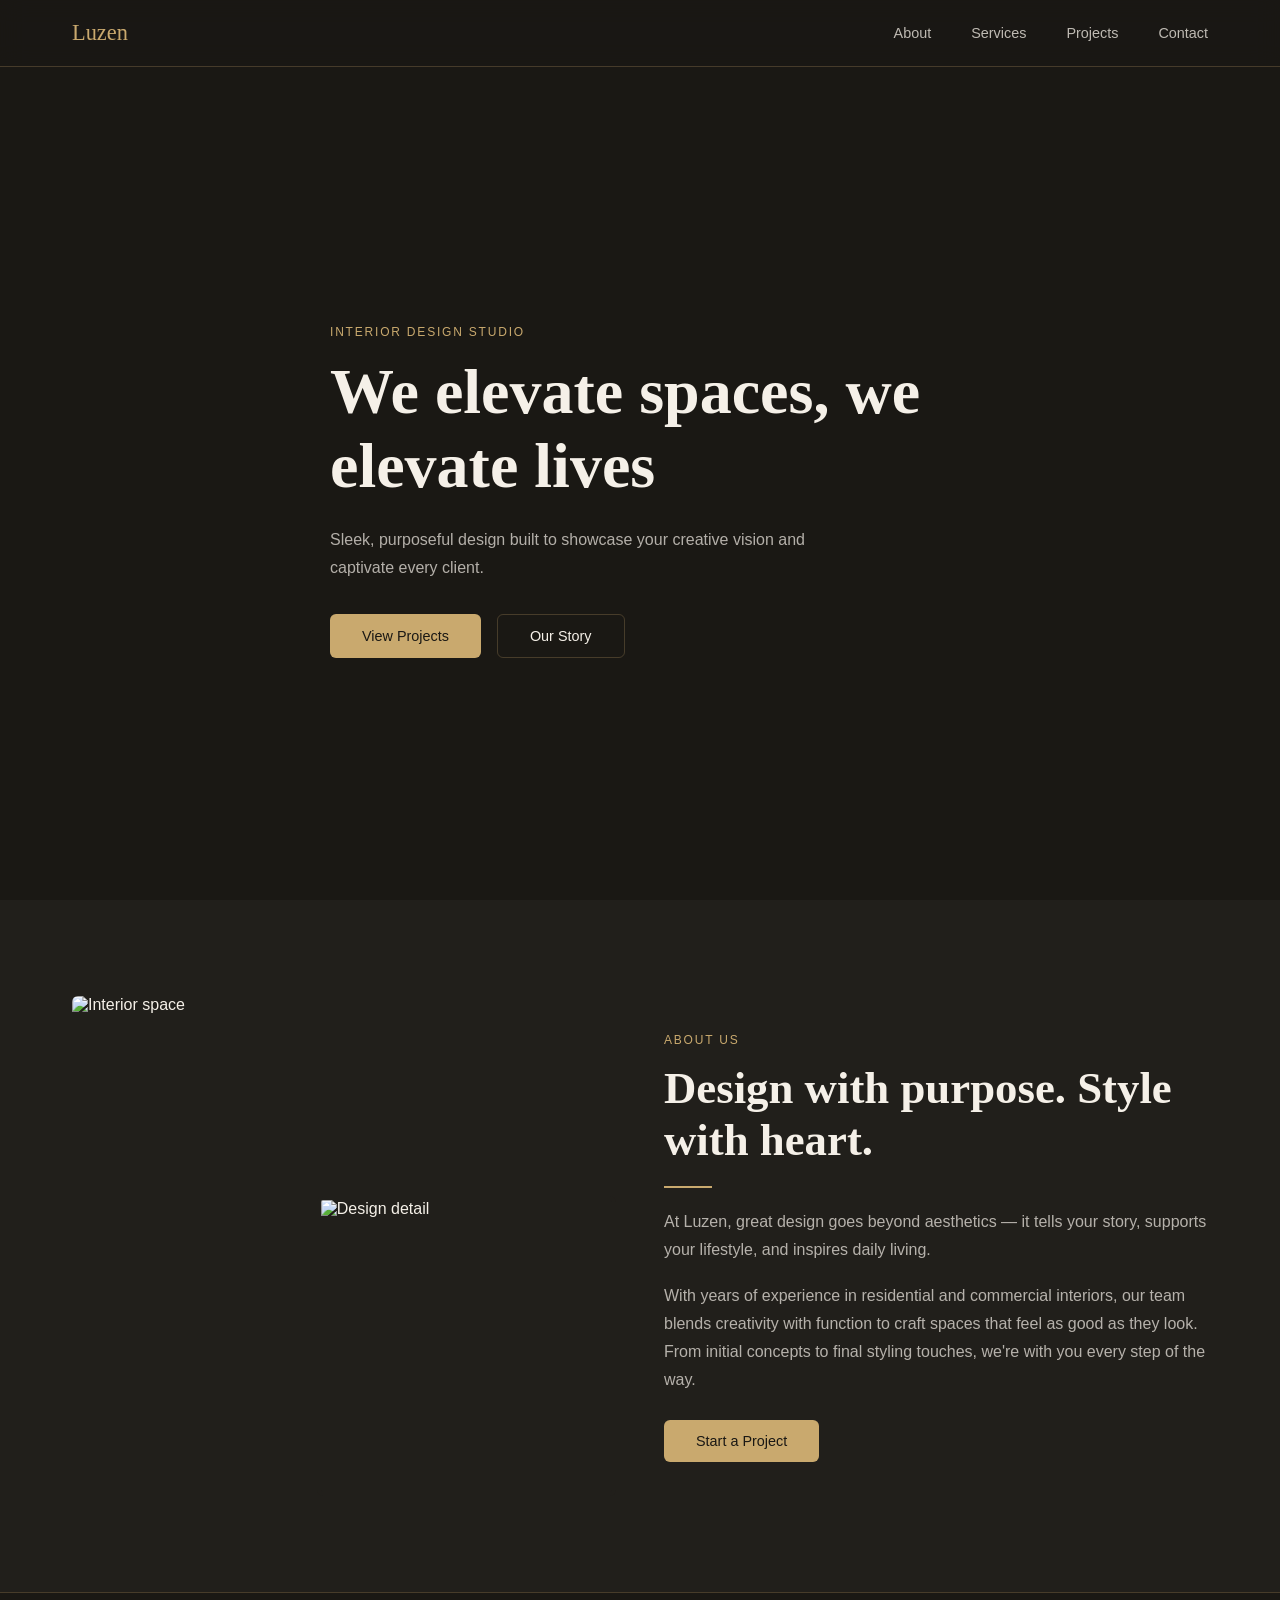
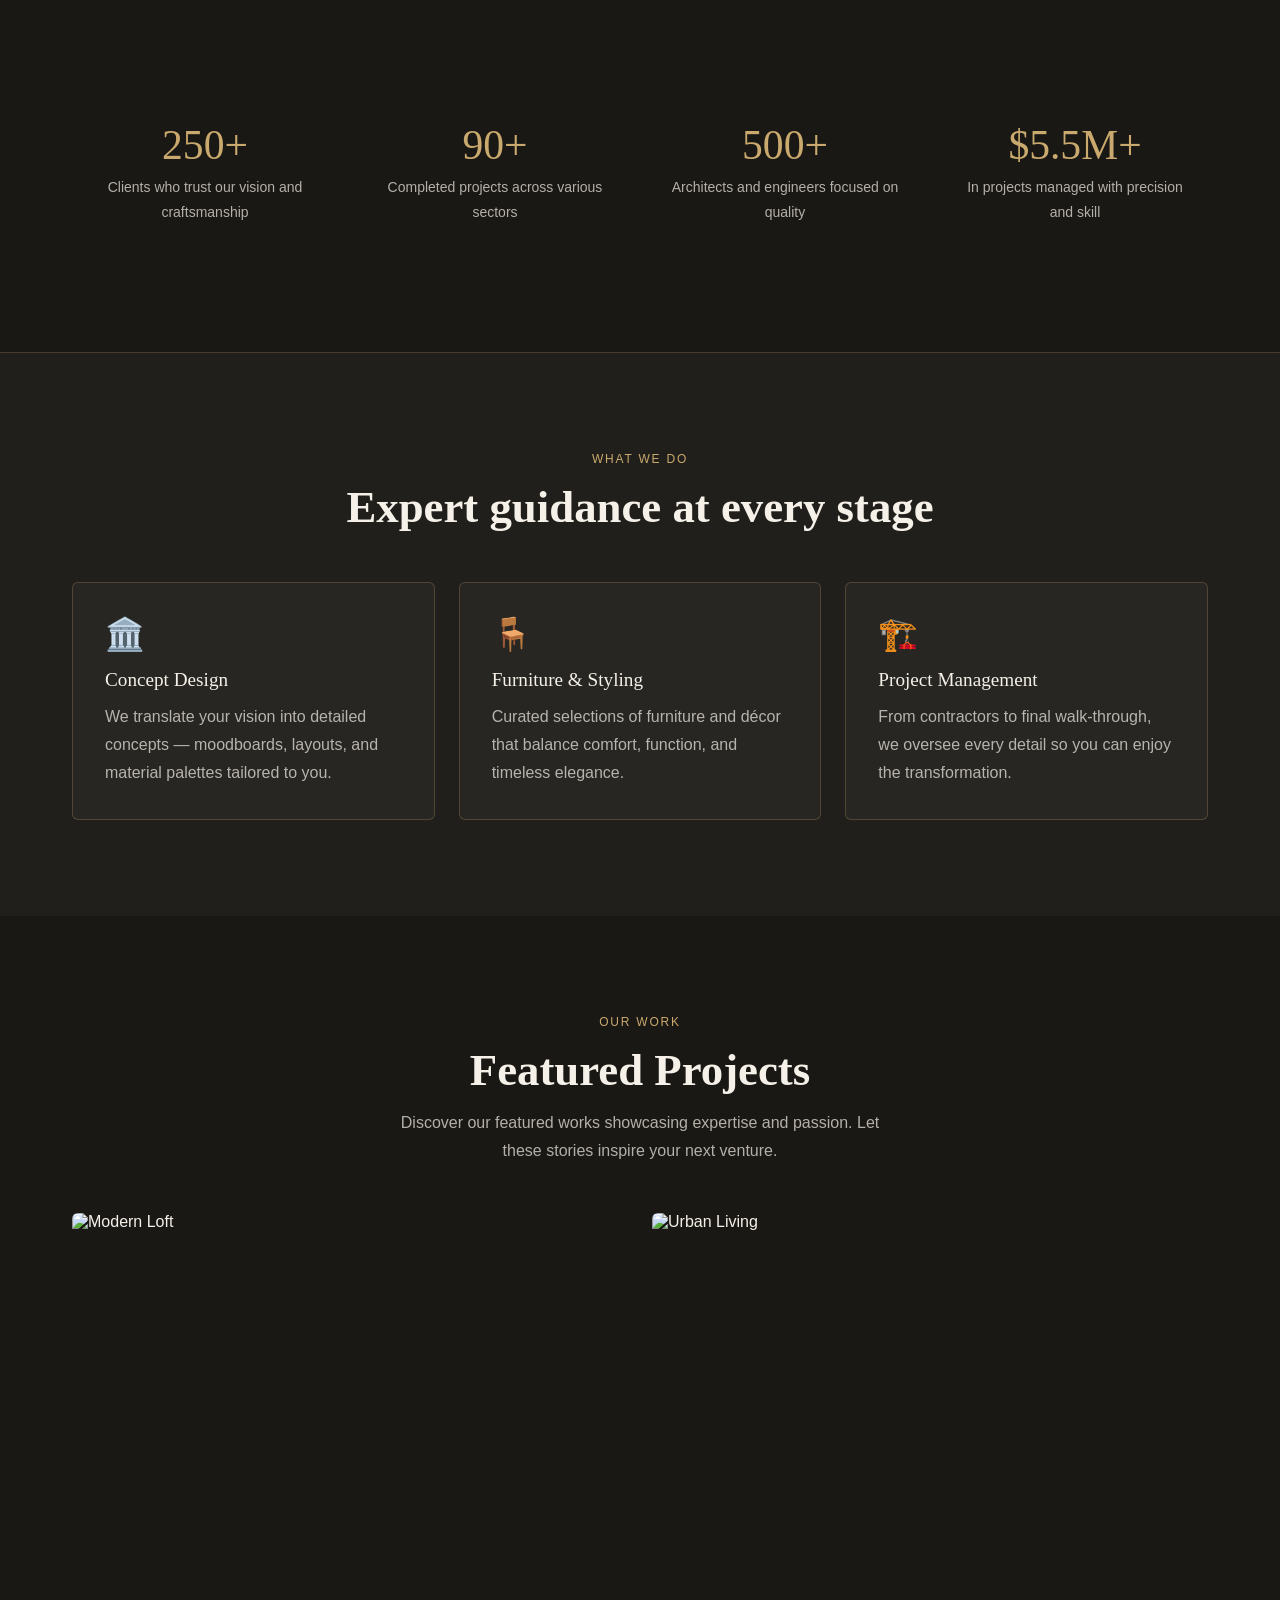
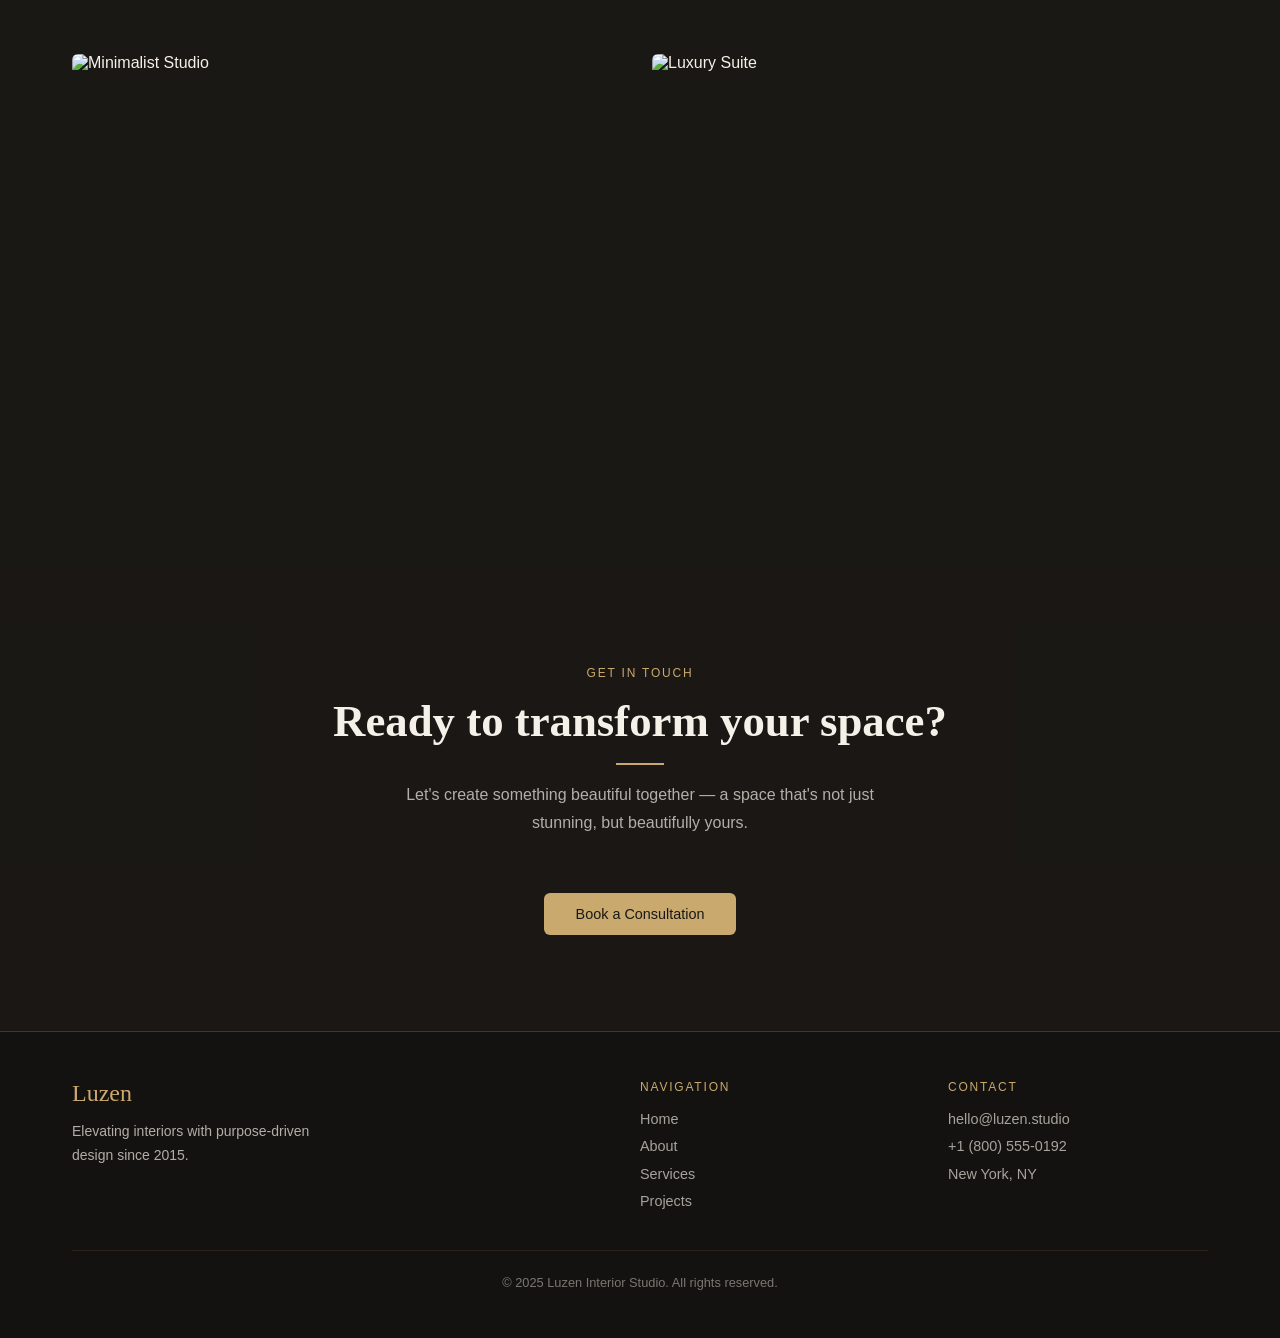
==== commit 8584eb04: "Update index.html" ====
--- a/index.html
+++ b/index.html
@@ -3,7 +3,7 @@
 <head>
     <meta charset="UTF-8">
     <meta name="viewport" content="width=device-width, initial-scale=1.0">
-    <link rel="stylesheet" href="stely.css">
+    <link rel="stylesheet" href="gym.css">
     <title>Document</title>
 </head>
 <body>
--- a/gym.css
+++ b/gym.css
@@ -0,0 +1,511 @@
+:root {
+    --dark: #1a1814;
+    --cream: #f5f0e8;
+    --gold: #c9a96e;
+    --muted: #6b6560;
+    --border: rgba(201, 169, 110, 0.25);
+    --r: 6px;
+}
+
+/* ─── Reset ─── */
+*,
+*::before,
+*::after {
+    box-sizing: border-box;
+    margin: 0;
+    padding: 0;
+}
+
+html {
+    scroll-behavior: smooth;
+}
+
+body {
+    font-family: 'DM Sans', sans-serif;
+    background: var(--dark);
+    color: var(--cream);
+    overflow-x: hidden;
+}
+
+img {
+    display: block;
+    width: 100%;
+    object-fit: cover;
+}
+
+a {
+    color: inherit;
+    text-decoration: none;
+}
+
+/* ─── Typography ─── */
+h1,
+h2,
+h3 {
+    font-family: 'Playfair Display', serif;
+    font-weight: 600;
+    line-height: 1.15;
+}
+
+h1 {
+    font-size: clamp(2.4rem, 5vw, 4rem);
+}
+
+h2 {
+    font-size: clamp(1.8rem, 3.5vw, 2.8rem);
+}
+
+h3 {
+    font-size: 1.1rem;
+    font-weight: 400;
+}
+
+p {
+    font-size: 1rem;
+    line-height: 1.75;
+    color: rgba(245, 240, 232, .7);
+}
+
+/* ─── Layout Utilities ─── */
+.container {
+    max-width: 1200px;
+    margin: 0 auto;
+    padding: 0 2rem;
+}
+
+.section {
+    padding: 6rem 0;
+}
+
+.grid-2 {
+    display: grid;
+    grid-template-columns: 1fr 1fr;
+    gap: 3rem;
+    align-items: center;
+}
+
+.grid-4 {
+    display: grid;
+    grid-template-columns: repeat(4, 1fr);
+    gap: 1.5rem;
+}
+
+.grid-3 {
+    display: grid;
+    grid-template-columns: repeat(3, 1fr);
+    gap: 1.5rem;
+}
+
+.flex-center {
+    display: flex;
+    align-items: center;
+    justify-content: center;
+}
+
+.flex-between {
+    display: flex;
+    align-items: center;
+    justify-content: space-between;
+}
+
+.tag {
+    display: inline-block;
+    font-size: .75rem;
+    letter-spacing: .15em;
+    text-transform: uppercase;
+    color: var(--gold);
+    margin-bottom: 1rem;
+}
+
+.btn {
+    display: inline-flex;
+    align-items: center;
+    gap: .5rem;
+    padding: .8rem 2rem;
+    border-radius: var(--r);
+    font-family: 'DM Sans', sans-serif;
+    font-size: .9rem;
+    cursor: pointer;
+    transition: all .3s;
+}
+
+.btn-primary {
+    background: var(--gold);
+    color: var(--dark);
+    font-weight: 500;
+    border: none;
+}
+
+.btn-primary:hover {
+    background: #d4b07c;
+    transform: translateY(-2px);
+}
+
+.btn-outline {
+    background: transparent;
+    color: var(--cream);
+    border: 1px solid var(--border);
+}
+
+.btn-outline:hover {
+    border-color: var(--gold);
+    color: var(--gold);
+}
+
+.divider {
+    width: 48px;
+    height: 2px;
+    background: var(--gold);
+    margin: 1.25rem 0;
+}
+
+/* ─── Nav ─── */
+nav {
+    position: fixed;
+    top: 0;
+    left: 0;
+    width: 100%;
+    z-index: 100;
+    padding: 1.25rem 0;
+    background: rgba(26, 24, 20, .85);
+    backdrop-filter: blur(12px);
+    border-bottom: 1px solid var(--border);
+}
+
+nav .logo {
+    font-family: 'Playfair Display', serif;
+    font-size: 1.4rem;
+    color: var(--gold);
+}
+
+nav ul {
+    list-style: none;
+    display: flex;
+    gap: 2.5rem;
+}
+
+nav ul a {
+    font-size: .9rem;
+    opacity: .75;
+    transition: opacity .2s;
+}
+
+nav ul a:hover {
+    opacity: 1;
+    color: var(--gold);
+}
+
+/* ─── Hero ─── */
+#home {
+    position: relative;
+    min-height: 100vh;
+    display: flex;
+    align-items: center;
+    padding-top: 5rem;
+}
+
+.hero-bg {
+    position: absolute;
+    inset: 0;
+    background: url('https://images.pexels.com/photos/32497580/pexels-photo-32497580.jpeg') center/cover no-repeat;
+}
+
+.hero-bg::after {
+    content: '';
+    position: absolute;
+    inset: 0;
+    background: linear-gradient(100deg, rgba(26, 24, 20, .92) 45%, rgba(26, 24, 20, .4) 100%);
+}
+
+.hero-content {
+    position: relative;
+    z-index: 1;
+    max-width: 620px;
+}
+
+.hero-content h1 {
+    margin-bottom: 1.5rem;
+}
+
+.hero-content p {
+    max-width: 480px;
+    margin-bottom: 2rem;
+}
+
+.hero-actions {
+    display: flex;
+    gap: 1rem;
+    flex-wrap: wrap;
+}
+
+/* ─── About ─── */
+#about {
+    background: #211f1b;
+}
+
+.about-img-stack {
+    position: relative;
+    height: 500px;
+}
+
+.about-img-stack img:first-child {
+    position: absolute;
+    top: 0;
+    left: 0;
+    width: 75%;
+    height: 85%;
+    border-radius: var(--r);
+}
+
+.about-img-stack img:last-child {
+    position: absolute;
+    bottom: 0;
+    right: 0;
+    width: 55%;
+    height: 60%;
+    border-radius: var(--r);
+    border: 4px solid #211f1b;
+}
+
+/* ─── Stats ─── */
+#stats {
+    border-top: 1px solid var(--border);
+    border-bottom: 1px solid var(--border);
+}
+
+.stat-card {
+    text-align: center;
+    padding: 2rem 1rem;
+}
+
+.stat-card .num {
+    font-family: 'Playfair Display', serif;
+    font-size: 2.6rem;
+    color: var(--gold);
+}
+
+.stat-card p {
+    font-size: .875rem;
+    margin-top: .4rem;
+}
+
+/* ─── Services ─── */
+#skills {
+    background: #211f1b;
+}
+
+.service-card {
+    padding: 2rem;
+    border-radius: var(--r);
+    border: 1px solid var(--border);
+    background: rgba(255, 255, 255, .03);
+    transition: border-color .3s, transform .3s;
+}
+
+.service-card:hover {
+    border-color: var(--gold);
+    transform: translateY(-4px);
+}
+
+.service-icon {
+    font-size: 2rem;
+    margin-bottom: 1rem;
+}
+
+.service-card h3 {
+    font-family: 'Playfair Display', serif;
+    font-size: 1.2rem;
+    margin-bottom: .75rem;
+    color: var(--cream);
+}
+
+/* ─── Projects ─── */
+#Projects .section-head {
+    text-align: center;
+    margin-bottom: 3rem;
+}
+
+.project-grid {
+    display: grid;
+    grid-template-columns: repeat(2, 1fr);
+    gap: 1.5rem;
+}
+
+.project-card {
+    position: relative;
+    border-radius: var(--r);
+    overflow: hidden;
+    cursor: pointer;
+    aspect-ratio: 4/3;
+}
+
+.project-card img {
+    transition: transform .5s;
+    height: 100%;
+}
+
+.project-card:hover img {
+    transform: scale(1.06);
+}
+
+.project-overlay {
+    position: absolute;
+    inset: 0;
+    background: linear-gradient(to top, rgba(26, 24, 20, .9) 0%, transparent 60%);
+    display: flex;
+    flex-direction: column;
+    justify-content: flex-end;
+    padding: 1.5rem;
+    opacity: 0;
+    transition: opacity .3s;
+}
+
+.project-card:hover .project-overlay {
+    opacity: 1;
+}
+
+.project-overlay h3 {
+    font-family: 'Playfair Display', serif;
+    font-size: 1.1rem;
+    margin-bottom: .4rem;
+}
+
+.project-overlay span {
+    font-size: .8rem;
+    color: var(--gold);
+    letter-spacing: .1em;
+    text-transform: uppercase;
+}
+
+/* ─── Help / CTA ─── */
+#help {
+    background: url('https://images.pexels.com/photos/27562206/pexels-photo-27562206.png') center/cover no-repeat;
+    position: relative;
+}
+
+#help::before {
+    content: '';
+    position: absolute;
+    inset: 0;
+    background: rgba(26, 24, 20, .82);
+}
+
+#help .container {
+    position: relative;
+    z-index: 1;
+    text-align: center;
+}
+
+#help h2 {
+    max-width: 640px;
+    margin: 0 auto 1rem;
+}
+
+#help p {
+    max-width: 500px;
+    margin: 0 auto 2rem;
+}
+
+/* ─── Footer ─── */
+footer {
+    padding: 3rem 0;
+    border-top: 1px solid var(--border);
+    background: #141210;
+}
+
+footer .footer-grid {
+    display: grid;
+    grid-template-columns: 2fr 1fr 1fr;
+    gap: 3rem;
+}
+
+footer .logo-wrap .logo {
+    font-family: 'Playfair Display', serif;
+    font-size: 1.5rem;
+    color: var(--gold);
+    margin-bottom: .75rem;
+}
+
+footer ul {
+    list-style: none;
+    display: flex;
+    flex-direction: column;
+    gap: .6rem;
+}
+
+footer ul a {
+    font-size: .9rem;
+    opacity: .65;
+    transition: opacity .2s;
+}
+
+footer ul a:hover {
+    opacity: 1;
+    color: var(--gold);
+}
+
+footer .col-title {
+    font-size: .75rem;
+    letter-spacing: .15em;
+    text-transform: uppercase;
+    color: var(--gold);
+    margin-bottom: 1rem;
+}
+
+footer .copy {
+    text-align: center;
+    margin-top: 2.5rem;
+    padding-top: 1.5rem;
+    border-top: 1px solid var(--border);
+    font-size: .8rem;
+    opacity: .45;
+}
+
+/* ─── Animations ─── */
+.fade-up {
+    opacity: 0;
+    transform: translateY(30px);
+    transition: opacity .7s ease, transform .7s ease;
+}
+
+.fade-up.visible {
+    opacity: 1;
+    transform: none;
+}
+
+/* ─── Responsive ─── */
+@media (max-width: 900px) {
+    .grid-2 {
+        grid-template-columns: 1fr;
+    }
+
+    .grid-4 {
+        grid-template-columns: repeat(2, 1fr);
+    }
+
+    .project-grid {
+        grid-template-columns: 1fr;
+    }
+
+    footer .footer-grid {
+        grid-template-columns: 1fr;
+    }
+
+    .about-img-stack {
+        height: 340px;
+    }
+}
+
+@media (max-width: 600px) {
+    .grid-3 {
+        grid-template-columns: 1fr;
+    }
+
+    .grid-4 {
+        grid-template-columns: 1fr 1fr;
+    }
+
+    nav ul {
+        gap: 1.2rem;
+    }
+}
